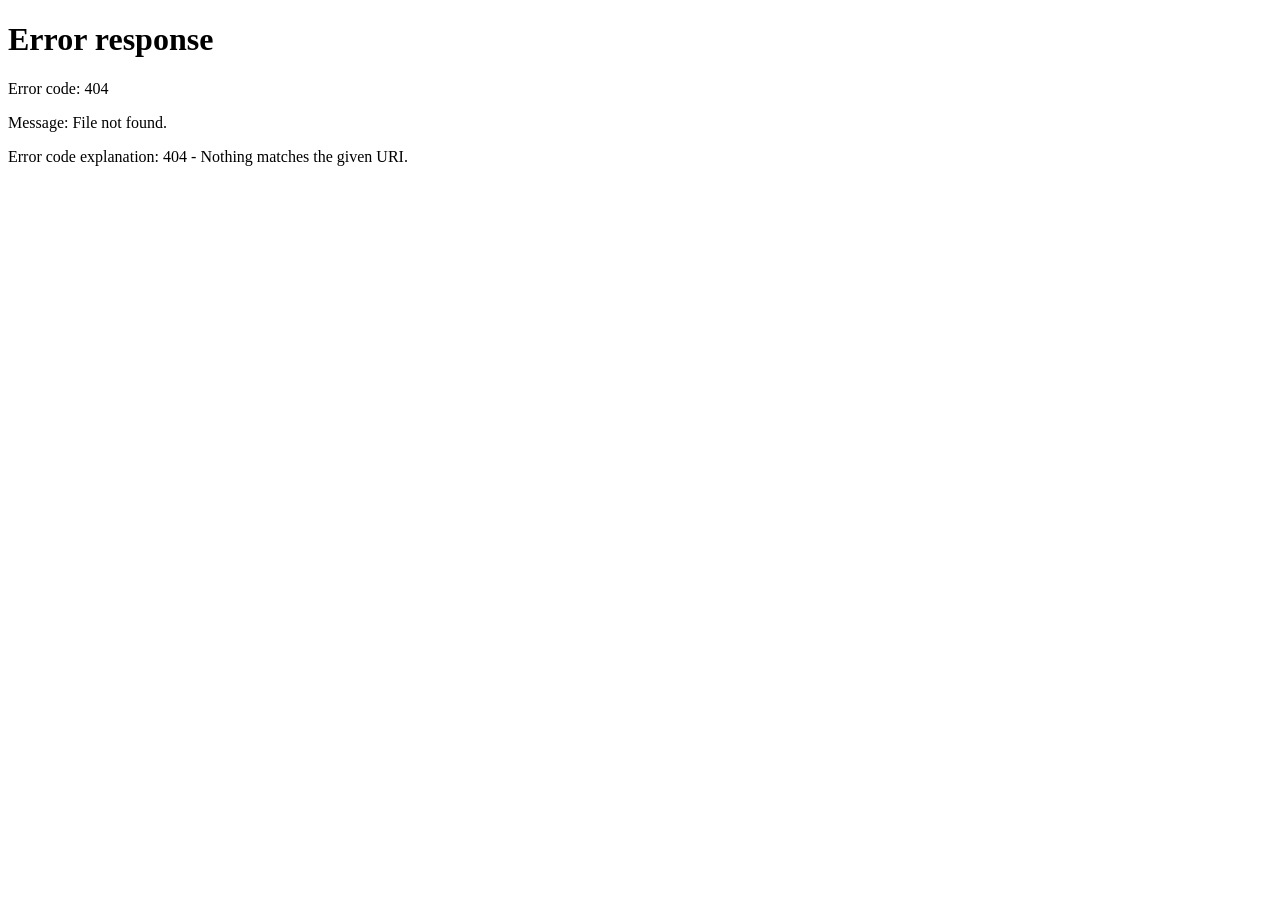
==== index.html @ 6676cedf "Build inicial del sitio: export estatico para GitHub Pages" ====
<!doctype html>
<html lang="es">
  <head>
    <meta charset="utf-8" />
    <meta name="viewport" content="width=device-width, initial-scale=1" />
    <meta http-equiv="refresh" content="0; url=/kmay-tech-solutions/en/" />
    <link rel="canonical" href="/kmay-tech-solutions/en/" />
    <title>Redirigiendo</title>
  </head>
  <body>
    <p>Continuando en <a href="/kmay-tech-solutions/en/">/kmay-tech-solutions/en/</a>…</p>
  </body>
</html>
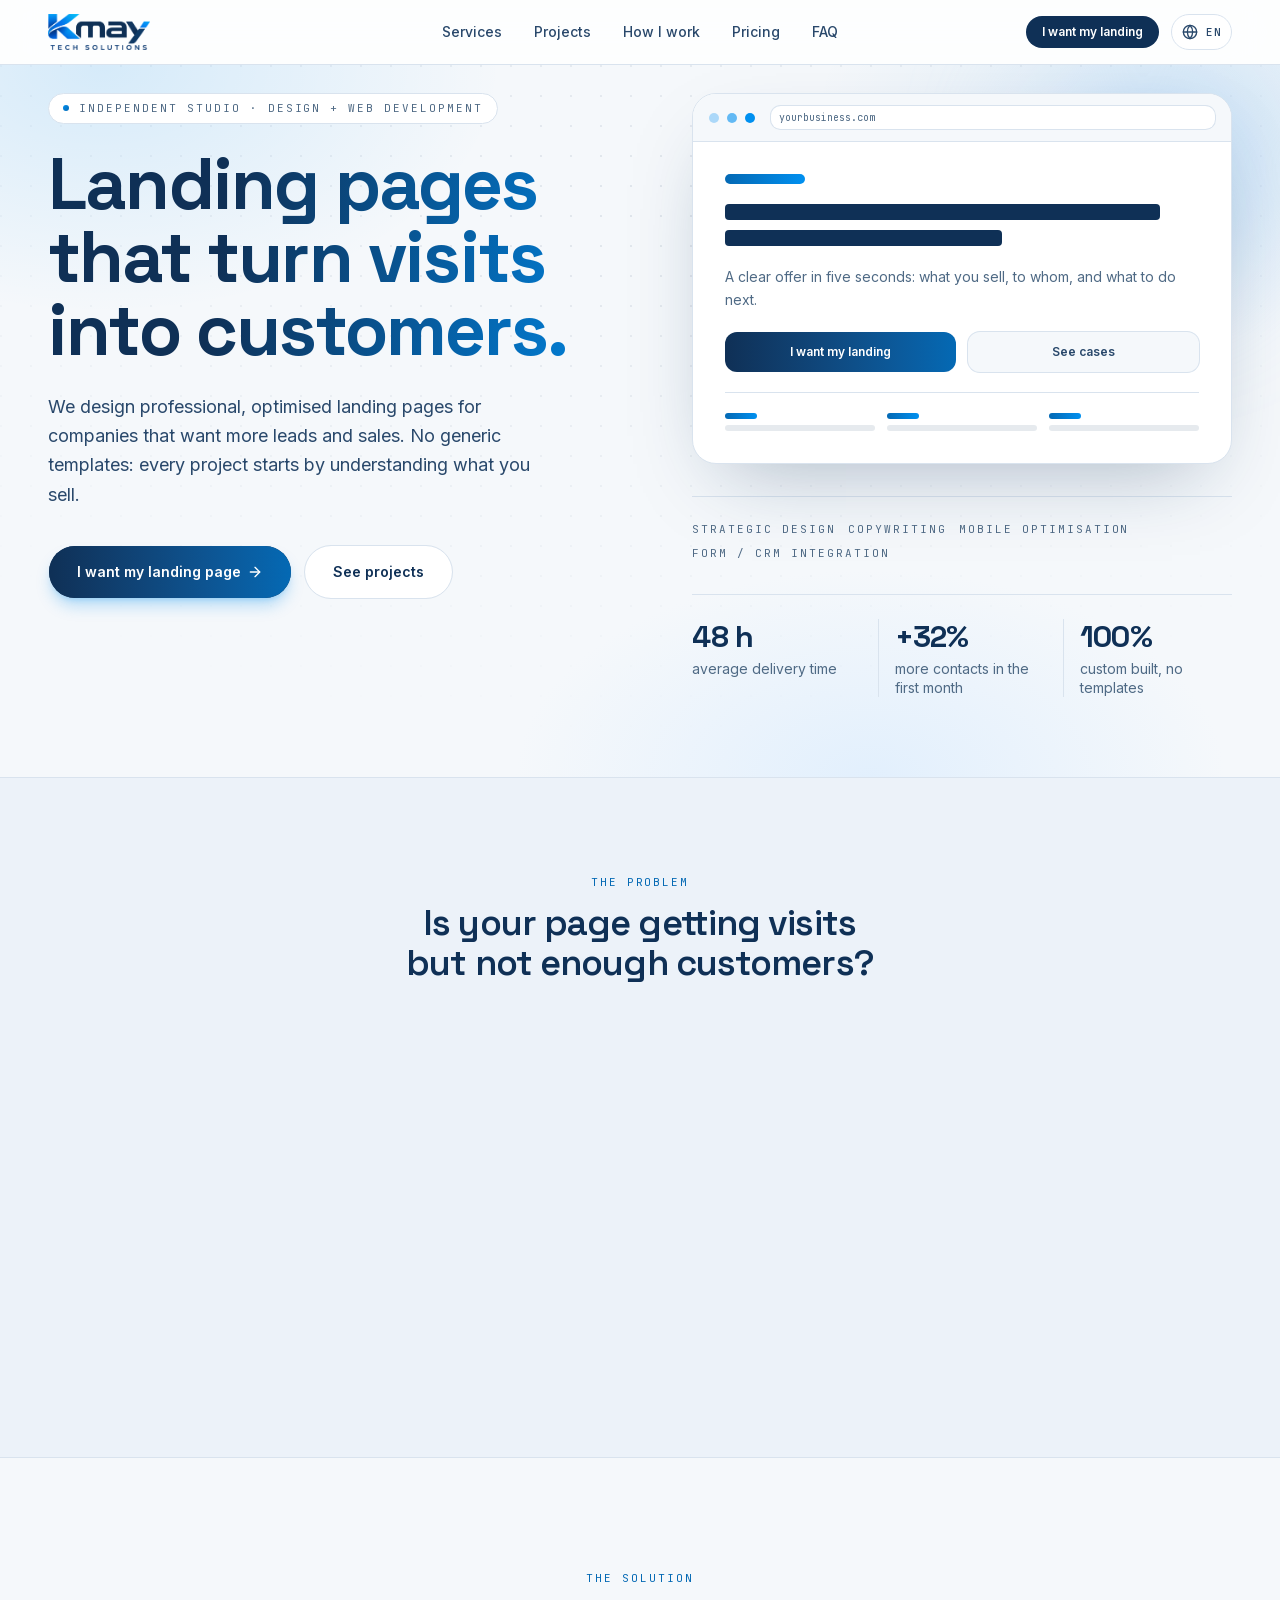
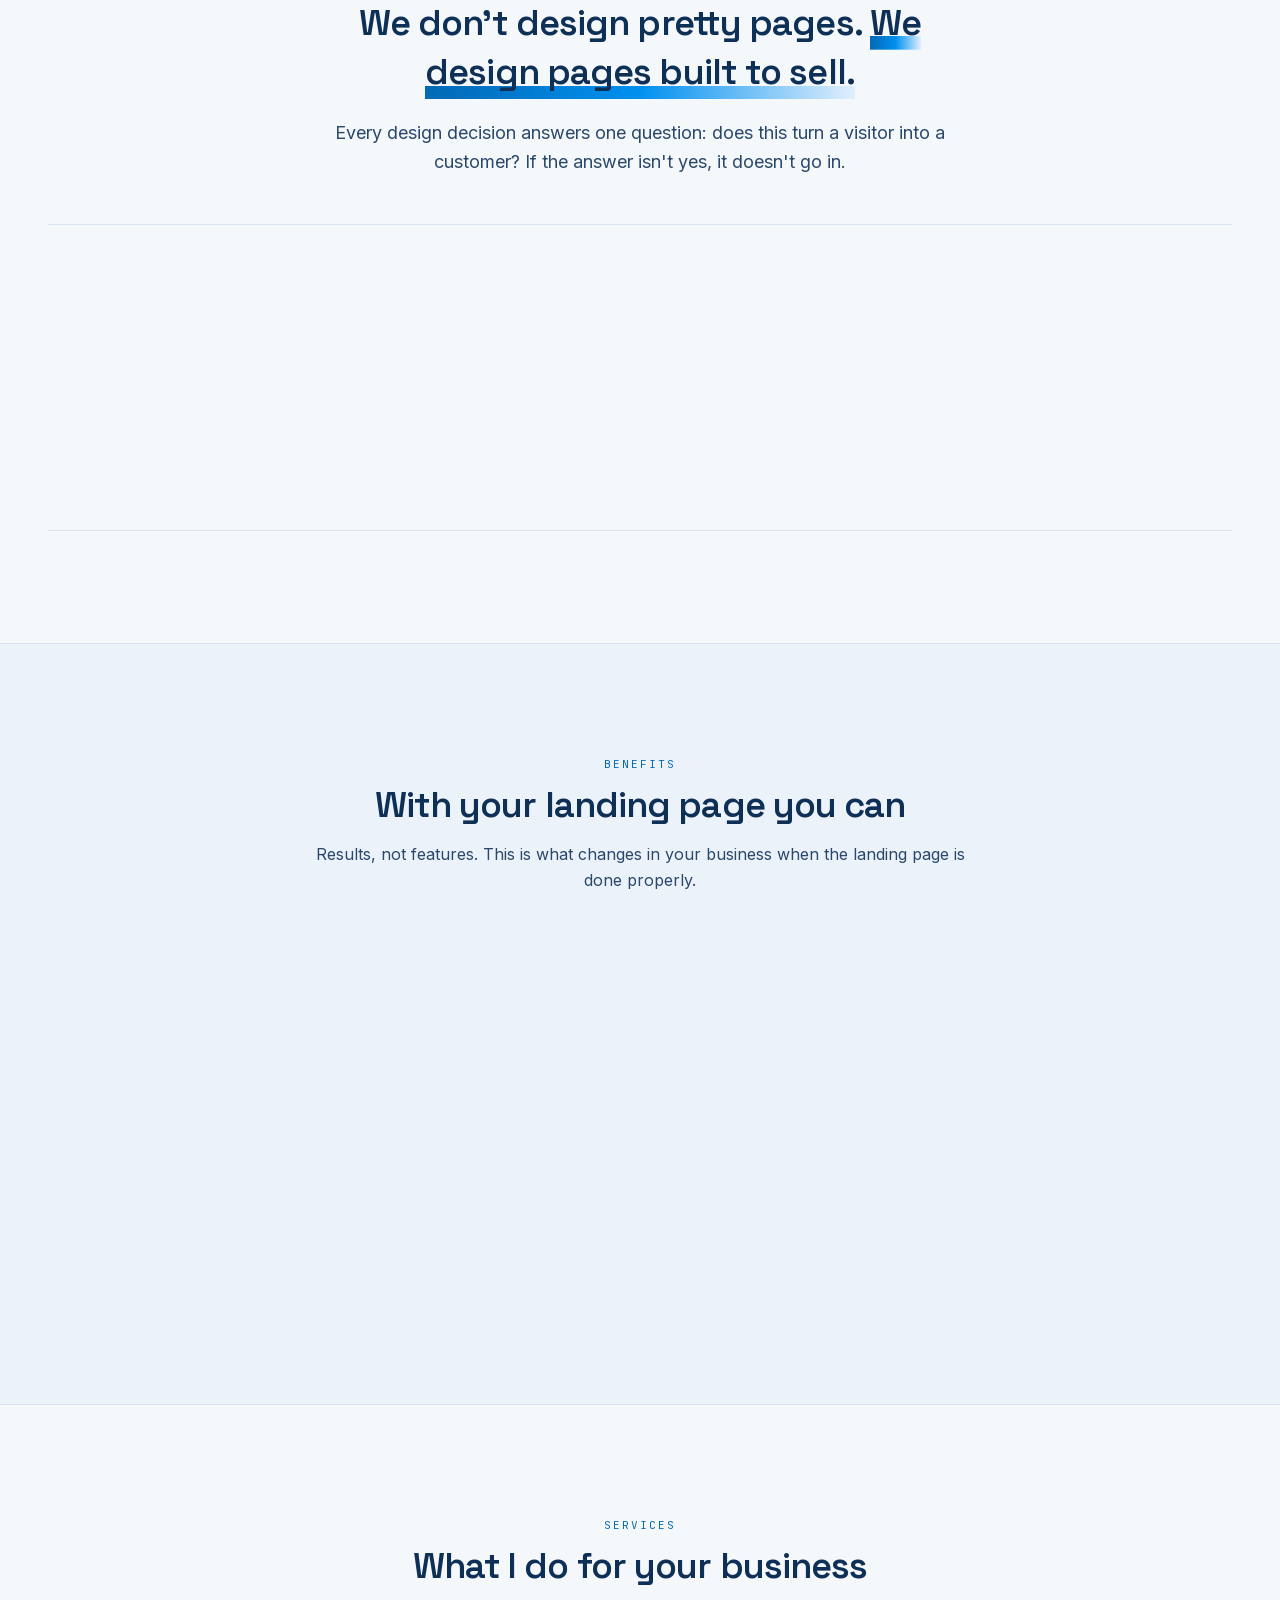
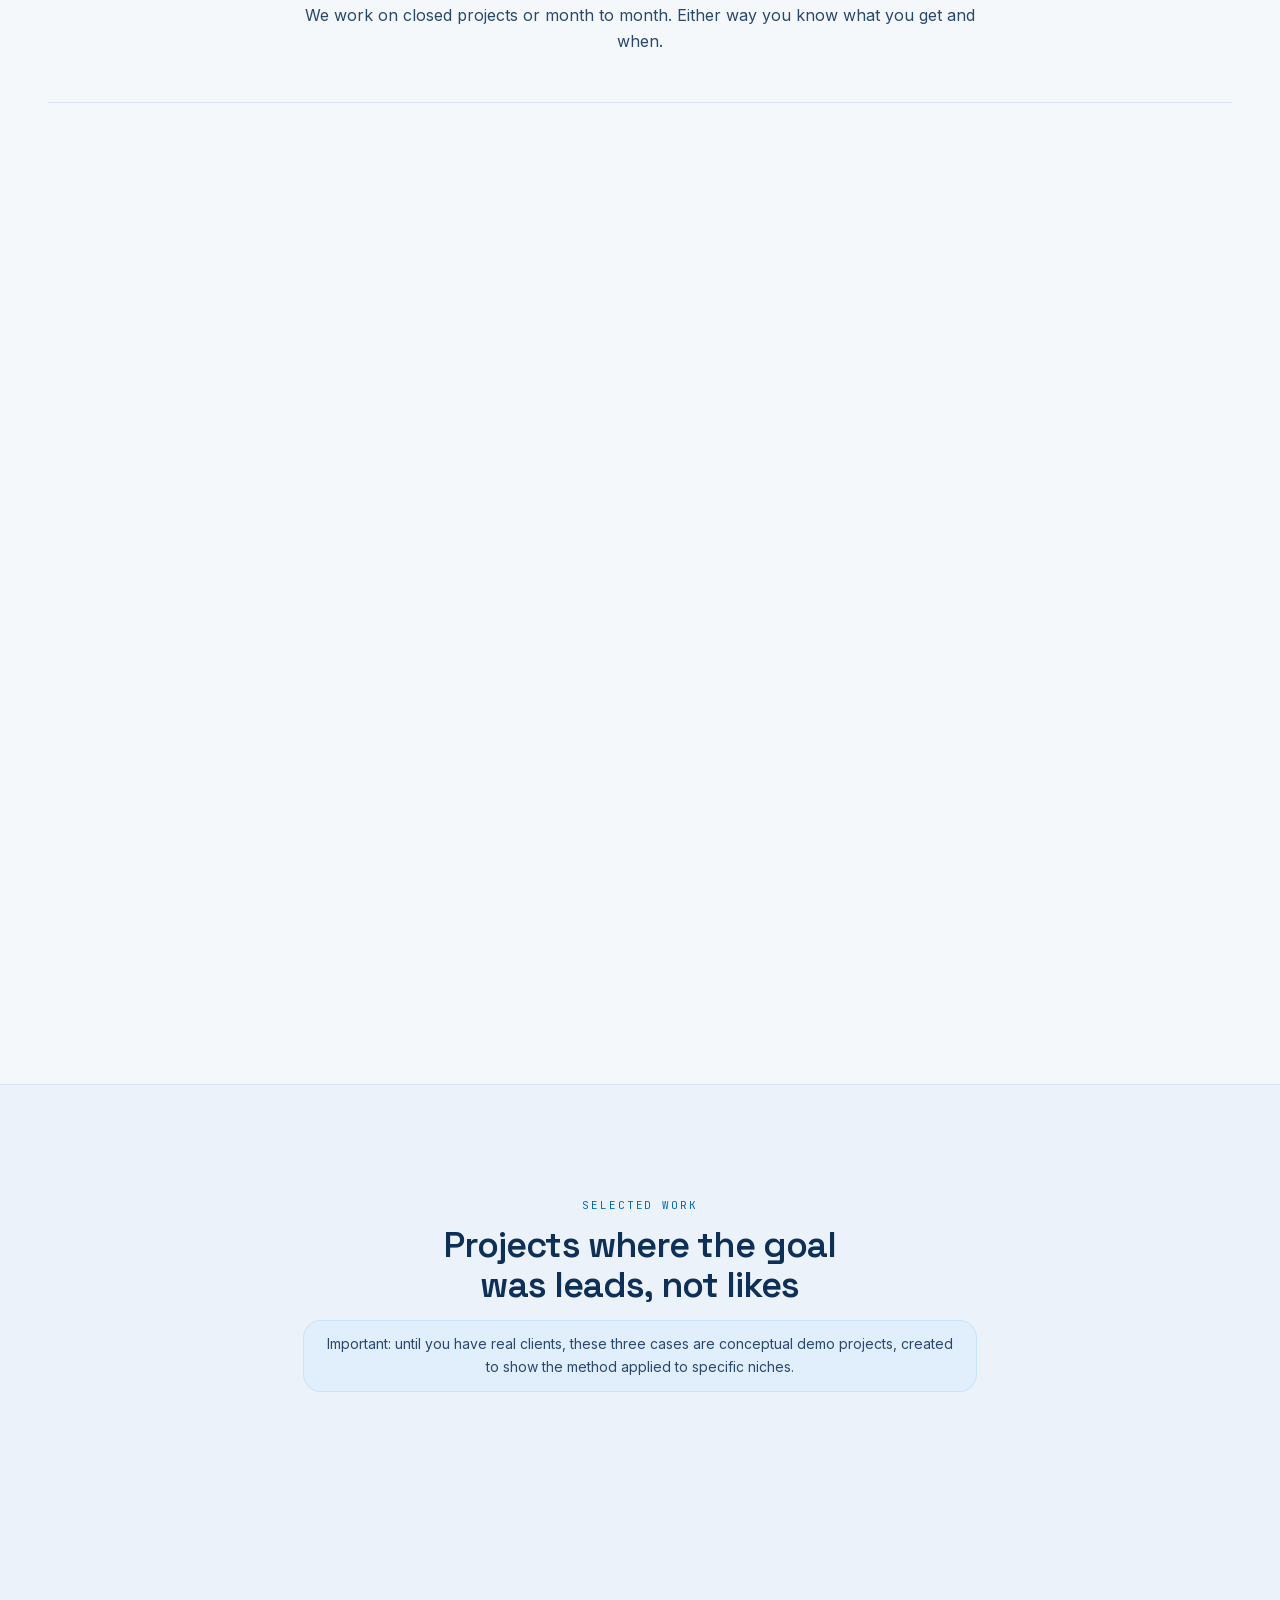
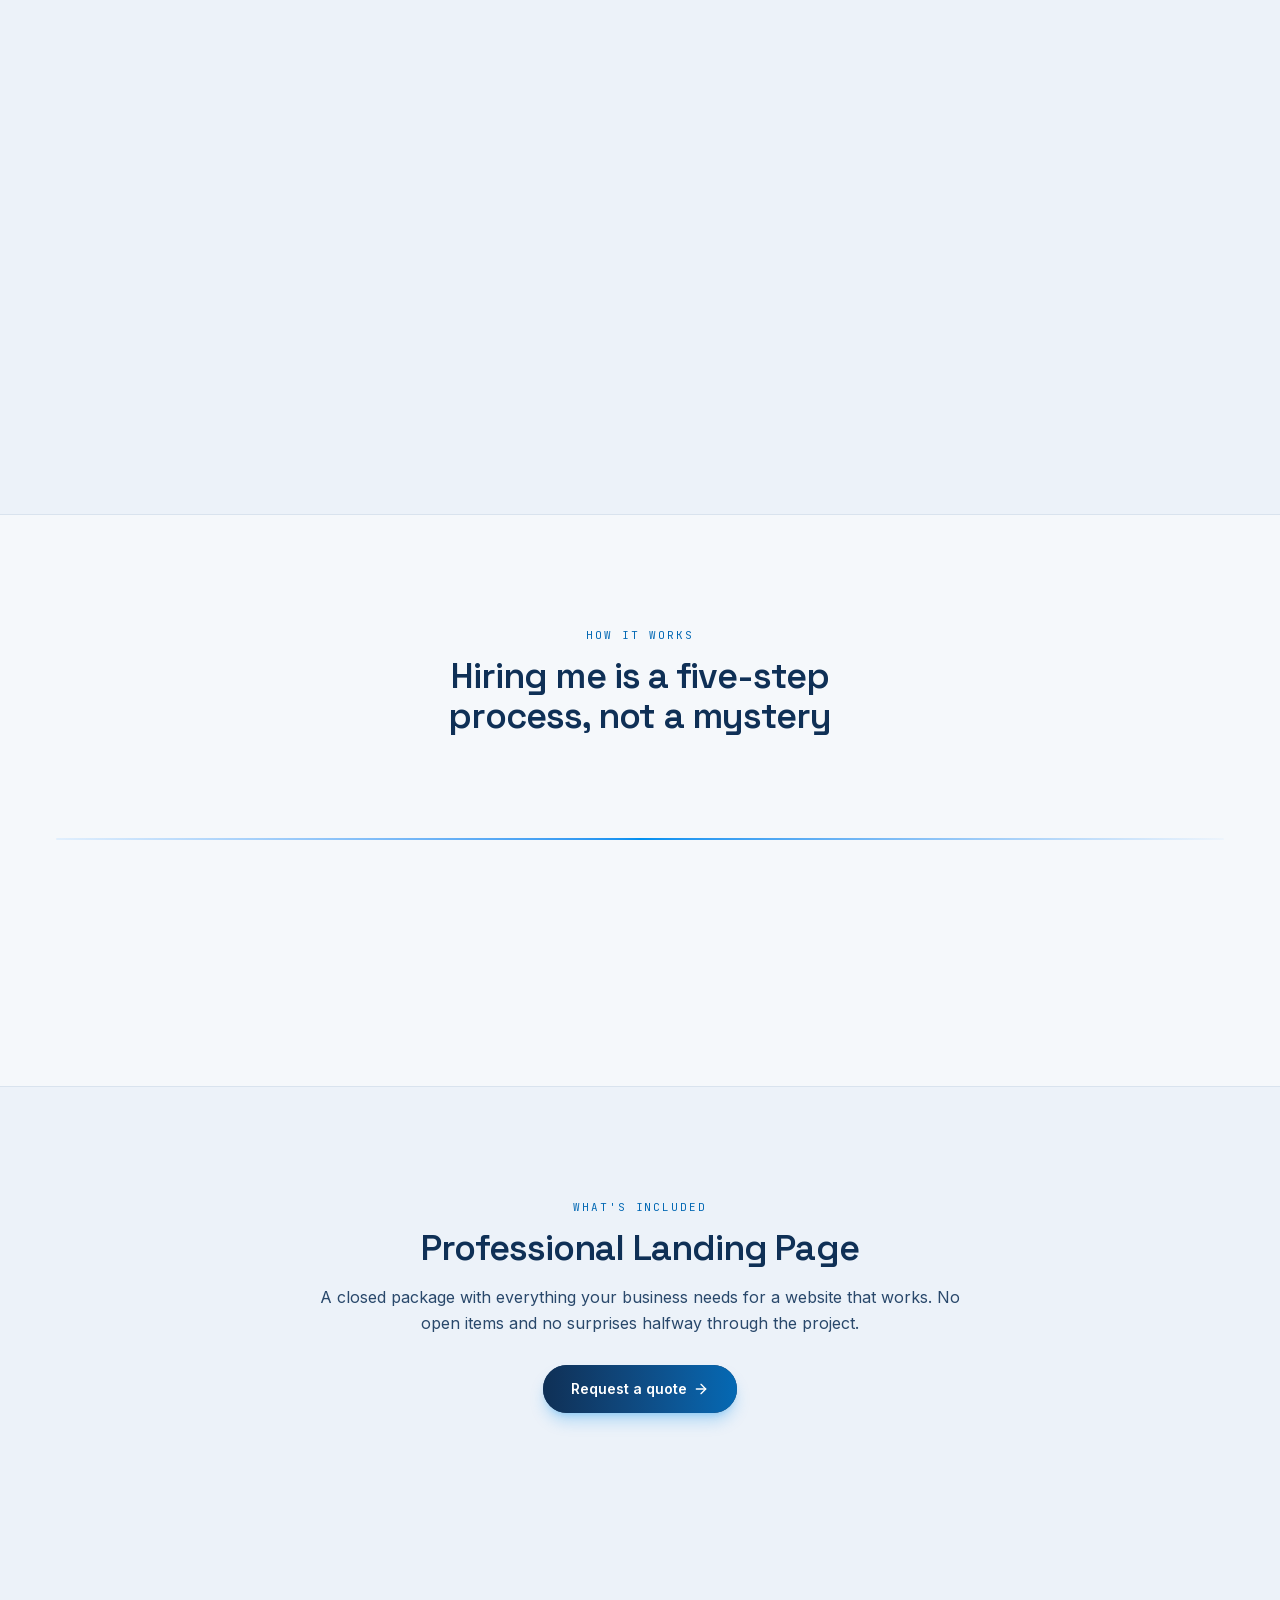
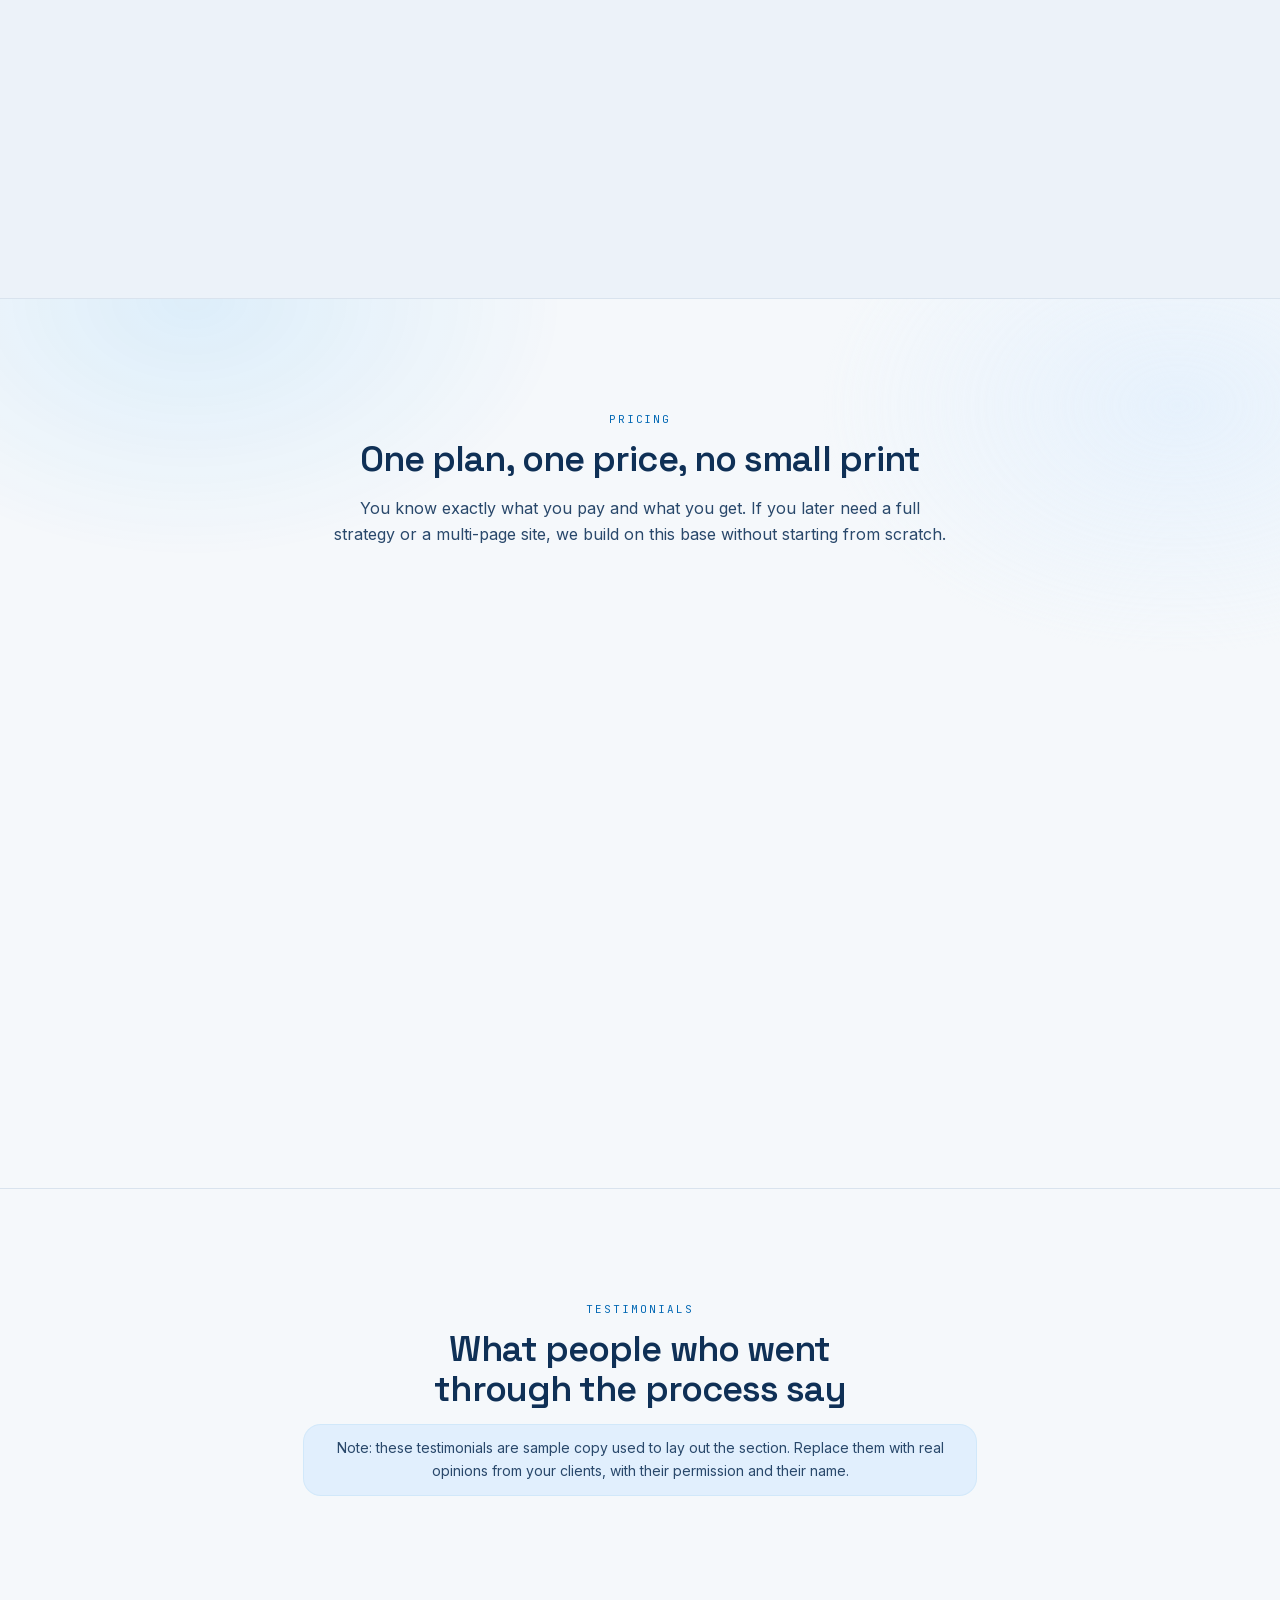
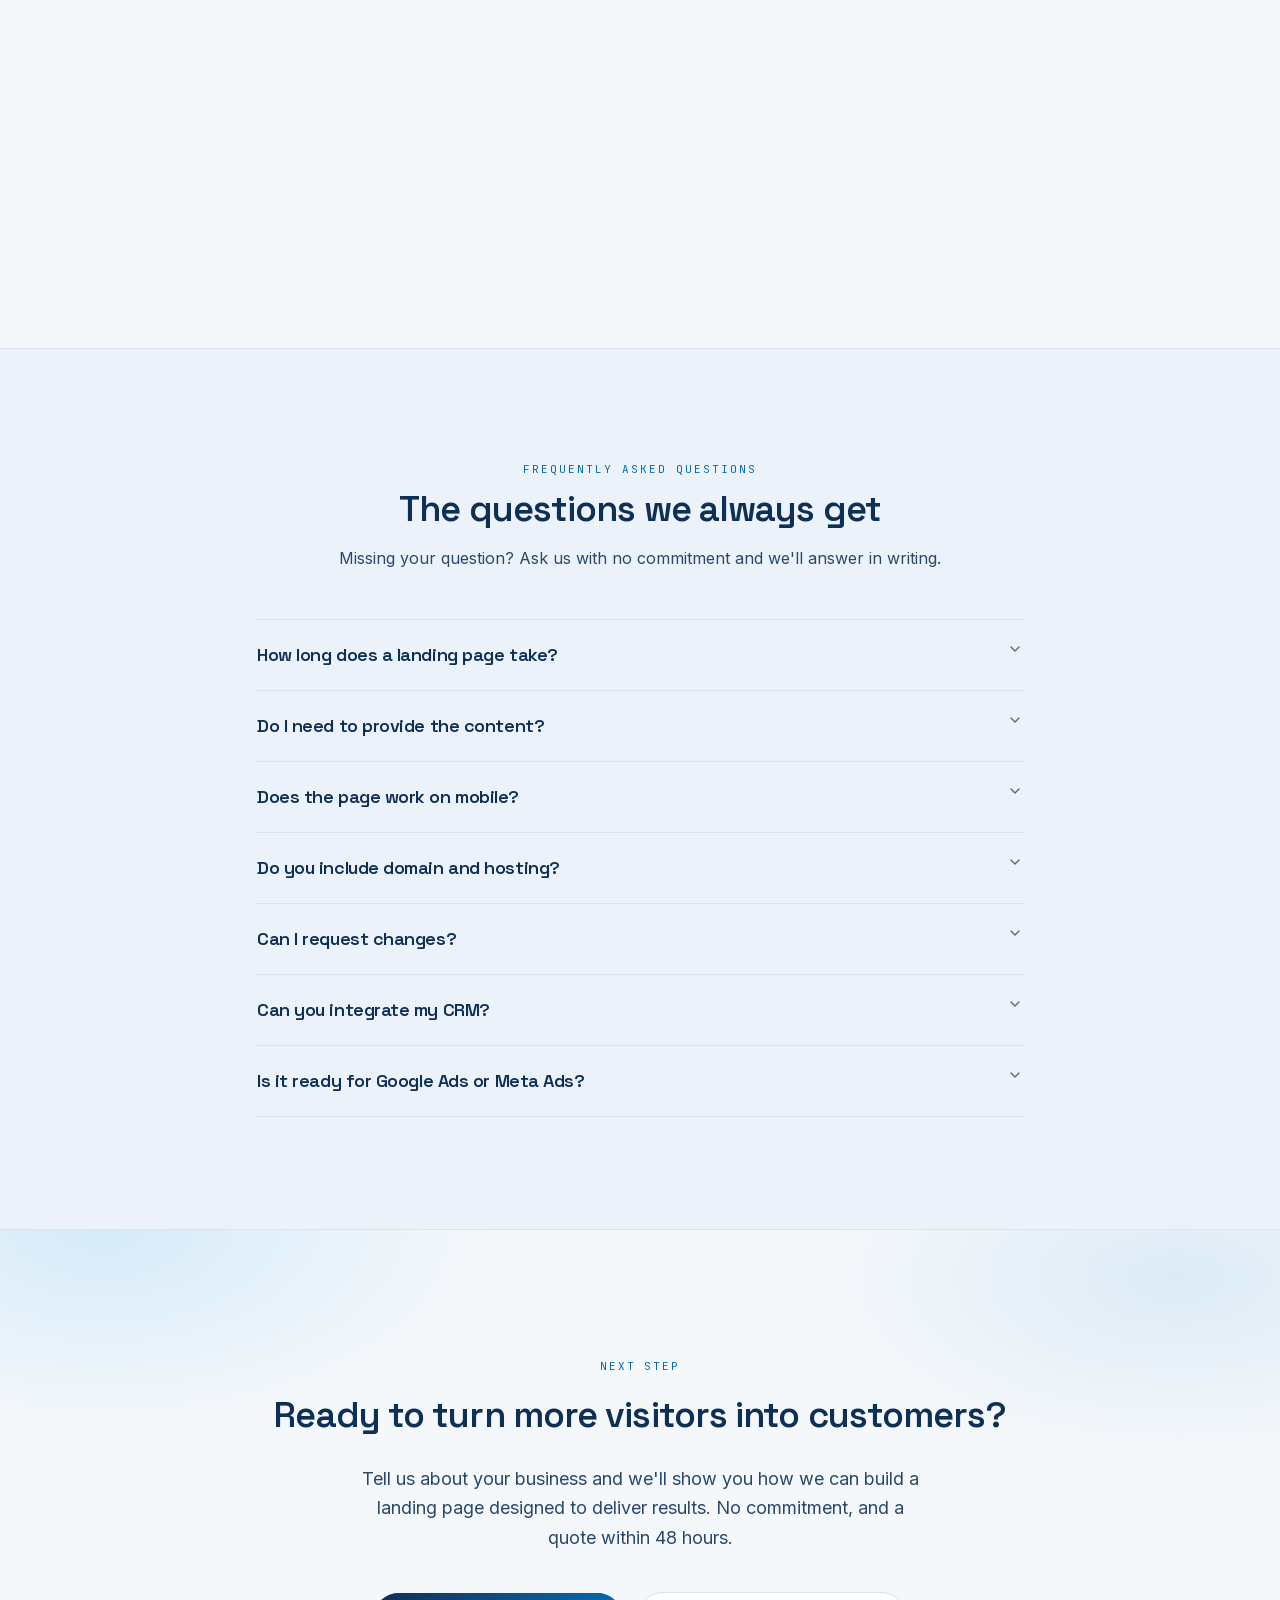
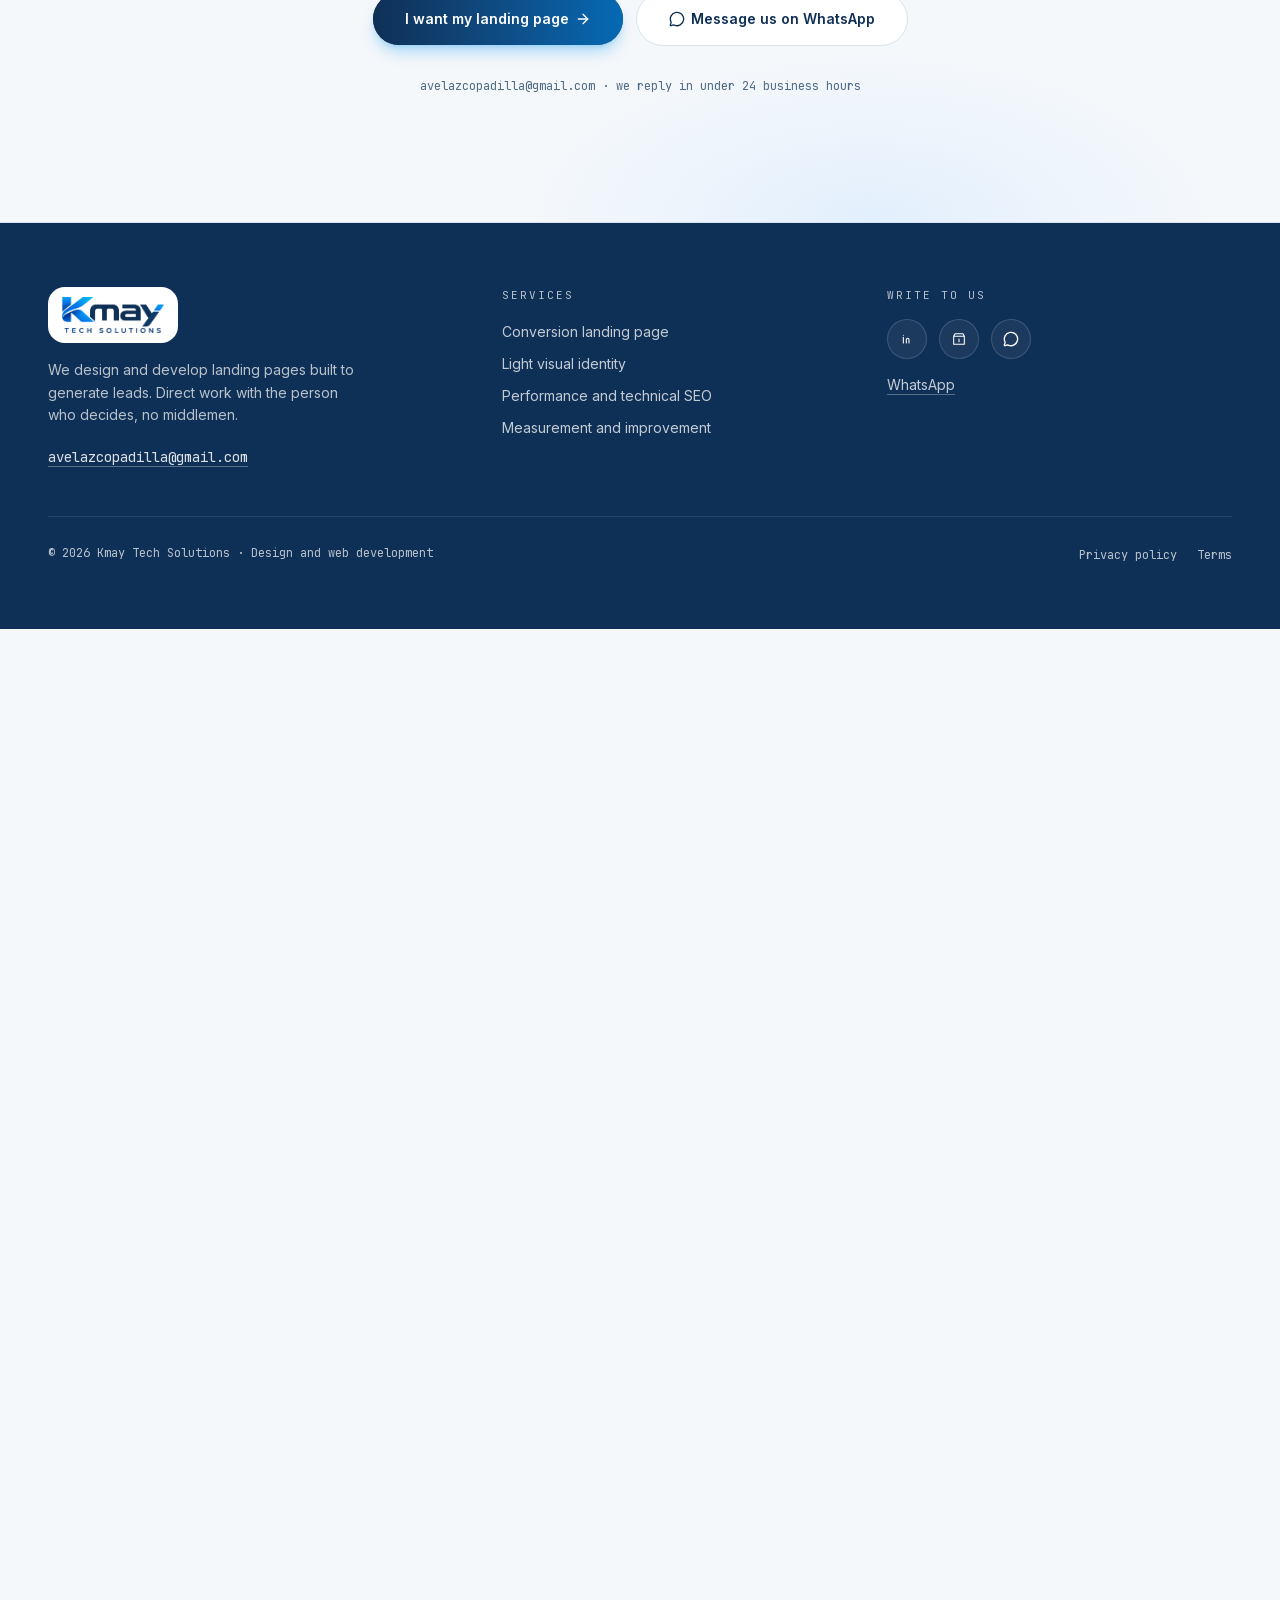
==== commit ff00194e: "Build del sitio en la raiz del dominio de usuario" ====
--- a/index.html
+++ b/index.html
@@ -3,11 +3,11 @@
   <head>
     <meta charset="utf-8" />
     <meta name="viewport" content="width=device-width, initial-scale=1" />
-    <meta http-equiv="refresh" content="0; url=/kmay-tech-solutions/en/" />
-    <link rel="canonical" href="/kmay-tech-solutions/en/" />
+    <meta http-equiv="refresh" content="0; url=/en/" />
+    <link rel="canonical" href="/en/" />
     <title>Redirigiendo</title>
   </head>
   <body>
-    <p>Continuando en <a href="/kmay-tech-solutions/en/">/kmay-tech-solutions/en/</a>…</p>
+    <p>Continuando en <a href="/en/">/en/</a>…</p>
   </body>
 </html>
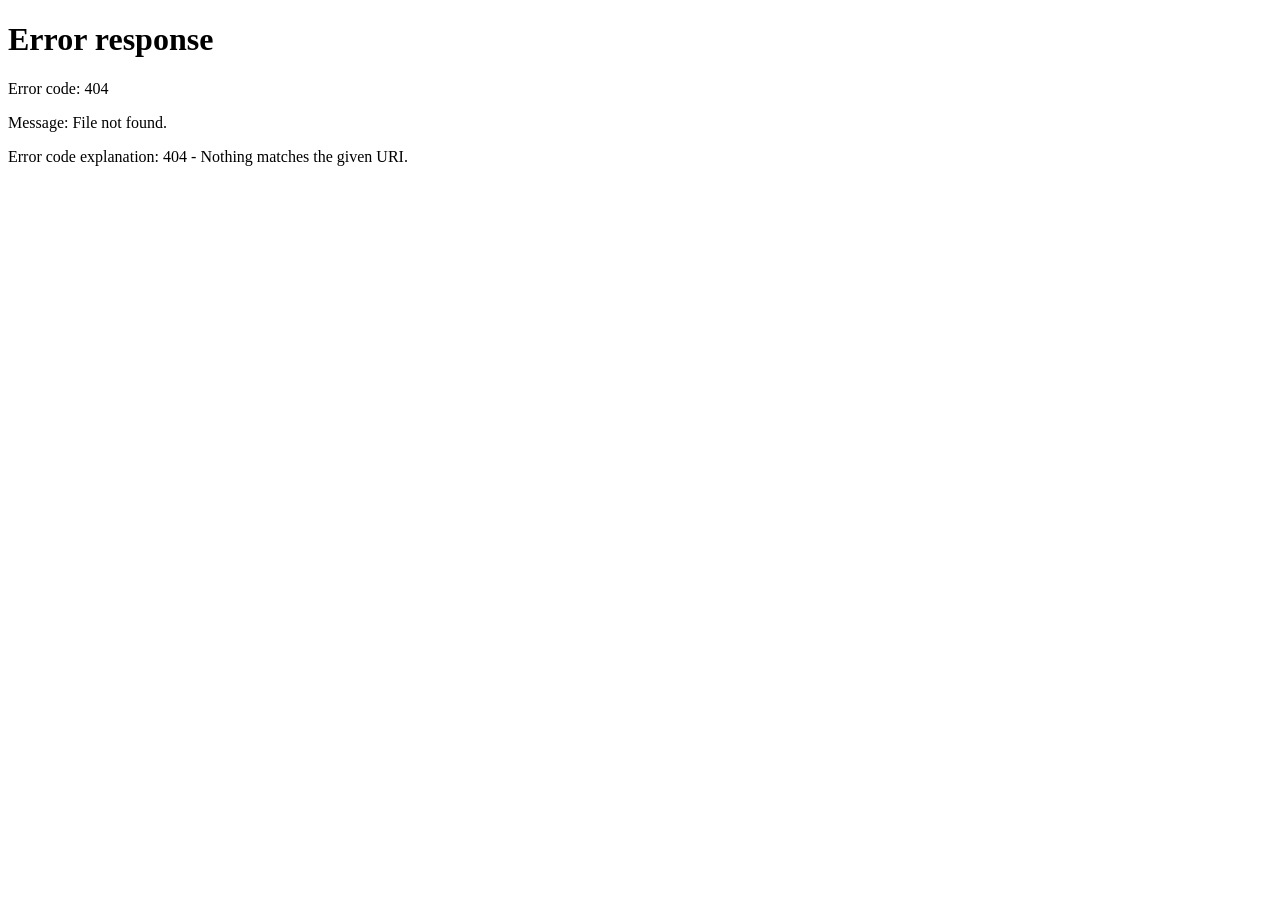
==== commit de813f1d: "Build con prefijo /kmay-tech-solutions-site tras renombrar el repo 🤖 Generated with Codebuff Co-Auth" ====
--- a/index.html
+++ b/index.html
@@ -3,11 +3,11 @@
   <head>
     <meta charset="utf-8" />
     <meta name="viewport" content="width=device-width, initial-scale=1" />
-    <meta http-equiv="refresh" content="0; url=/en/" />
-    <link rel="canonical" href="/en/" />
+    <meta http-equiv="refresh" content="0; url=/kmay-tech-solutions-site/en/" />
+    <link rel="canonical" href="/kmay-tech-solutions-site/en/" />
     <title>Redirigiendo</title>
   </head>
   <body>
-    <p>Continuando en <a href="/en/">/en/</a>…</p>
+    <p>Continuando en <a href="/kmay-tech-solutions-site/en/">/kmay-tech-solutions-site/en/</a>…</p>
   </body>
 </html>
